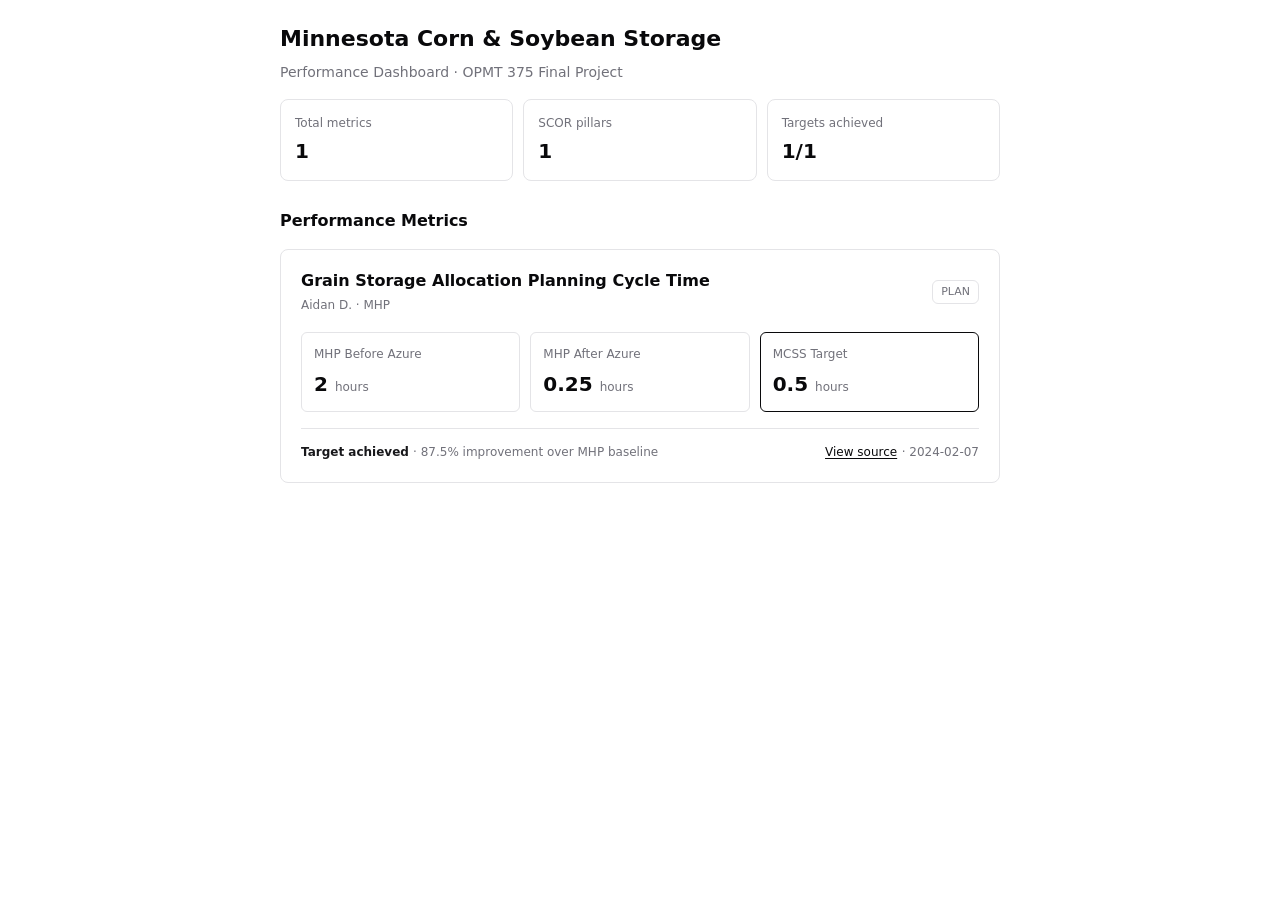
==== dashboard/index.html @ 071cd665 "Add dashboard which supports plan pillar" ====
<!doctype html>
<html lang="en">
  <head>
    <meta charset="utf-8" />
    <meta name="viewport" content="width=device-width, initial-scale=1" />
    <title>MCSS Performance Dashboard</title>

    <style>
      :root {
        --fg: #09090b;
        --muted: #71717a;
        --line: #e4e4e7;
        --bg: #fff;
        --bad: #dc2626;
        --good: #18181b;
      }

      * {
        box-sizing: border-box;
      }

      body {
        font:
          14px/1.5 system-ui,
          sans-serif;
        color: var(--fg);
        background: var(--bg);
        margin: 0;
        padding: 24px;
      }

      main {
        max-width: 720px;
        margin: 0 auto;
      }

      h1 {
        font-size: 22px;
        line-height: 1.35;
        margin: 0 0 8px;
      }

      h2 {
        font-size: 16px;
        margin: 0;
      }

      p {
        margin: 0;
        color: var(--muted);
      }

      .summary {
        display: grid;
        grid-template-columns: repeat(3, 1fr);
        gap: 10px;
        margin-top: 16px;
      }

      .card {
        border: 1px solid var(--line);
        border-radius: 8px;
        padding: 20px;
        margin-top: 16px;
      }

      .summary .card {
        margin-top: 0;
        padding: 14px;
      }

      .summary-label {
        font-size: 12px;
        color: var(--muted);
      }

      .summary-value {
        font-size: 20px;
        font-weight: 600;
        margin-top: 4px;
      }

      .section-title {
        margin-top: 28px;
      }

      .metric-title {
        font-size: 16px;
        font-weight: 600;
        line-height: 1.4;
      }

      .metric-meta {
        font-size: 12px;
        color: var(--muted);
        margin-top: 4px;
      }

      .row {
        display: flex;
        justify-content: space-between;
        align-items: center;
        gap: 12px;
        margin-bottom: 8px;
      }

      .pillar {
        flex-shrink: 0;
        border: 1px solid var(--line);
        border-radius: 6px;
        padding: 3px 8px;
        font-size: 11px;
        color: var(--muted);
      }

      .values {
        display: grid;
        grid-template-columns: repeat(3, 1fr);
        gap: 10px;
        margin-top: 18px;
      }

      .value {
        min-width: 0;
        border: 1px solid var(--line);
        border-radius: 6px;
        padding: 12px;
      }

      .value.target {
        border-color: var(--fg);
      }

      .value-label {
        font-size: 12px;
        color: var(--muted);
        margin-bottom: 6px;
      }

      .value-number {
        font-size: 20px;
        font-weight: 600;
        overflow-wrap: anywhere;
      }

      .value-unit {
        font-size: 12px;
        color: var(--muted);
        font-weight: 400;
      }

      .metric-footer {
        display: flex;
        justify-content: space-between;
        align-items: center;
        flex-wrap: wrap;
        gap: 8px;
        margin-top: 16px;
        padding-top: 12px;
        border-top: 1px solid var(--line);
      }

      .status {
        font-size: 12px;
        color: var(--muted);
      }

      .status.achieved {
        color: var(--good);
        font-weight: 600;
      }

      .status.not-achieved {
        color: var(--bad);
        font-weight: 600;
      }

      .source-link {
        color: var(--fg);
        font-size: 12px;
        text-decoration: underline;
        text-underline-offset: 2px;
      }

      .source-date {
        color: var(--muted);
        font-size: 12px;
      }

      .message {
        color: var(--muted);
        font-size: 13px;
      }

      .warning {
        color: var(--bad);
        margin-top: 8px;
      }

      @media (max-width: 480px) {
        body {
          padding: 16px;
        }

        .summary {
          grid-template-columns: 1fr;
        }

        .card {
          padding: 16px;
        }

        .values {
          gap: 6px;
        }

        .value {
          padding: 9px;
        }

        .value-number {
          font-size: 17px;
        }
      }
    </style>
  </head>

  <body>
    <main>
      <h1>Minnesota Corn & Soybean Storage</h1>
      <p>Performance Dashboard · OPMT 375 Final Project</p>

      <div class="summary">
        <div class="card">
          <div class="summary-label">Total metrics</div>
          <div class="summary-value" id="metric-count">—</div>
        </div>

        <div class="card">
          <div class="summary-label">SCOR pillars</div>
          <div class="summary-value" id="pillar-count">—</div>
        </div>

        <div class="card">
          <div class="summary-label">Targets achieved</div>
          <div class="summary-value" id="targets-achieved">—</div>
        </div>
      </div>

      <h2 class="section-title">Performance Metrics</h2>

      <div id="metrics">
        <div class="card message">Loading dashboard data...</div>
      </div>
    </main>

    <script>
      const CSV_PATH = "./metrics.csv";

      function parseCSV(text) {
        const rows = [];
        let row = [];
        let field = "";
        let insideQuotes = false;

        for (let i = 0; i < text.length; i++) {
          const char = text[i];
          const next = text[i + 1];

          if (char === '"' && insideQuotes && next === '"') {
            field += '"';
            i++;
          } else if (char === '"') {
            insideQuotes = !insideQuotes;
          } else if (char === "," && !insideQuotes) {
            row.push(field.trim());
            field = "";
          } else if ((char === "\n" || char === "\r") && !insideQuotes) {
            if (char === "\r" && next === "\n") i++;

            row.push(field.trim());

            if (row.some((cell) => cell !== "")) {
              rows.push(row);
            }

            row = [];
            field = "";
          } else {
            field += char;
          }
        }

        row.push(field.trim());

        if (row.some((cell) => cell !== "")) {
          rows.push(row);
        }

        if (rows.length < 2) return [];

        const headers = rows[0].map((header) =>
          header.replace(/^\uFEFF/, "").trim(),
        );

        return rows.slice(1).map((values) => {
          const record = {};

          headers.forEach((header, index) => {
            record[header] = values[index] ?? "";
          });

          return record;
        });
      }

      function escapeHTML(value) {
        return String(value ?? "").replace(
          /[&<>"']/g,
          (char) =>
            ({
              "&": "&amp;",
              "<": "&lt;",
              ">": "&gt;",
              '"': "&quot;",
              "'": "&#39;",
            })[char],
        );
      }

      function isValidNumber(value) {
        return value !== "" && Number.isFinite(Number(value));
      }

      function formatNumber(value) {
        if (!isValidNumber(value)) {
          return escapeHTML(value || "—");
        }

        const number = Number(value);

        return Number.isInteger(number)
          ? number.toLocaleString()
          : number.toLocaleString(undefined, {
              maximumFractionDigits: 2,
            });
      }

      // PLAN metric display
      function renderPLAN(metric) {
        const status = getStatus(metric);
        const improvement = getImprovement(metric);
        const unit = escapeHTML(metric.unit || "");
        const sourceURL = metric.source_url || "";

        const sourceLink = /^https?:\/\//i.test(sourceURL)
          ? `<a class="source-link"
               href="${escapeHTML(sourceURL)}"
               target="_blank"
               rel="noopener noreferrer">View source</a>`
          : `<span class="source-date">Source not provided</span>`;

        return `
          <div class="card">
            <div class="row">
              <div>
                <div class="metric-title">
                  ${escapeHTML(metric.metric || "Untitled metric")}
                </div>
                <div class="metric-meta">
                  ${escapeHTML(metric.owner || "")}
                  ${
                    metric.real_company
                      ? " · " + escapeHTML(metric.real_company)
                      : ""
                  }
                </div>
              </div>

              <span class="pillar">PLAN</span>
            </div>

            <div class="values">
              <div class="value">
                <div class="value-label">MHP Before Azure</div>
                <div class="value-number">
                  ${formatNumber(metric.incumbent_value)}
                  <span class="value-unit">${unit}</span>
                </div>
              </div>

              <div class="value">
                <div class="value-label">MHP After Azure</div>
                <div class="value-number">
                  ${formatNumber(metric.our_value)}
                  <span class="value-unit">${unit}</span>
                </div>
              </div>

              <div class="value target">
                <div class="value-label">MCSS Target</div>
                <div class="value-number">
                  ${formatNumber(metric.target)}
                  <span class="value-unit">${unit}</span>
                </div>
              </div>
            </div>

            <div class="metric-footer">
              <div>
                <span class="status ${status.className}">
                  ${status.label}
                </span>

                ${
                  improvement !== null
                    ? `<span class="status">
                        · ${improvement.toFixed(1)}% improvement over MHP baseline
                      </span>`
                    : ""
                }
              </div>

              <div>
                ${sourceLink}
                ${
                  metric.as_of
                    ? `<span class="source-date">
                        · ${escapeHTML(metric.as_of)}
                      </span>`
                    : ""
                }
              </div>
            </div>
          </div>
        `;
      }

      // Add additional pillar-specific functions as teammates complete them
      function renderMetric(metric) {
        const pillar = (metric.pillar || "").trim().toUpperCase();

        if (pillar === "PLAN") {
          return renderPLAN(metric);
        } else if (pillar === "SOURCE") {
          // return renderSOURCE(metric);
        } else if (pillar === "MAKE") {
          // return renderMAKE(metric);
        } else if (pillar === "DELIVER") {
          // return renderDELIVER(metric);
        } else if (pillar === "RETURN") {
          // return renderRETURN(metric);
        } else {
          return `
            <div class="card">
              <div class="row">
                <strong>
                  ${escapeHTML(metric.metric || "Untitled metric")}
                </strong>
                <span class="pillar">
                  ${escapeHTML(pillar || "OTHER")}
                </span>
              </div>
              <p class="message">
                A display for this pillar has not been added yet.
              </p>
            </div>
          `;
        }
      }

      function getStatus(metric) {
        if (!isValidNumber(metric.our_value) || !isValidNumber(metric.target)) {
          return {
            className: "",
            label: "Status unavailable",
          };
        }

        const lowerIsBetter = /time|cycle|cost|error|defect|delay|waste/i.test(
          metric.metric || "",
        );

        const achieved = lowerIsBetter
          ? Number(metric.our_value) <= Number(metric.target)
          : Number(metric.our_value) >= Number(metric.target);

        return achieved
          ? {
              className: "achieved",
              label: "Target achieved",
            }
          : {
              className: "not-achieved",
              label: "Target not achieved",
            };
      }

      function getImprovement(metric) {
        if (
          !isValidNumber(metric.incumbent_value) ||
          !isValidNumber(metric.our_value)
        ) {
          return null;
        }

        const baseline = Number(metric.incumbent_value);
        const current = Number(metric.our_value);

        if (baseline === 0) return null;

        const lowerIsBetter = /time|cycle|cost|error|defect|delay|waste/i.test(
          metric.metric || "",
        );

        const result = lowerIsBetter
          ? ((baseline - current) / Math.abs(baseline)) * 100
          : ((current - baseline) / Math.abs(baseline)) * 100;

        return Number.isFinite(result) ? result : null;
      }

      async function loadDashboard() {
        const container = document.getElementById("metrics");

        try {
          // ME: Loads all team members performance metrics from the shared CSV file
          const response = await fetch(CSV_PATH, {
            cache: "no-store",
          });

          if (!response.ok) {
            throw new Error(`Could not load metrics.csv (${response.status})`);
          }

          const csvText = await response.text();
          const metrics = parseCSV(csvText);

          const validMetrics = metrics.filter(
            (metric) => metric.metric && metric.pillar,
          );

          const pillars = new Set(
            validMetrics.map((metric) => metric.pillar.trim().toUpperCase()),
          );

          const achievedCount = validMetrics.filter(
            (metric) => getStatus(metric).className === "achieved",
          ).length;

          document.getElementById("metric-count").textContent =
            validMetrics.length;

          document.getElementById("pillar-count").textContent = pillars.size;

          document.getElementById("targets-achieved").textContent =
            `${achievedCount}/${validMetrics.length}`;

          if (validMetrics.length === 0) {
            container.innerHTML = `
              <div class="card message">
                No valid metrics found in metrics.csv.
              </div>
            `;
            return;
          }

          // Every CSV row is rendered according to its SCOR pillar
          container.innerHTML = validMetrics.map(renderMetric).join("");
        } catch (error) {
          console.error("Dashboard loading error:", error);

          container.innerHTML = `
            <div class="card warning">
              Unable to load dashboard data. Confirm that metrics.csv
              is in the same folder as this page.
            </div>
          `;
        }
      }

      loadDashboard();
    </script>
  </body>
</html>
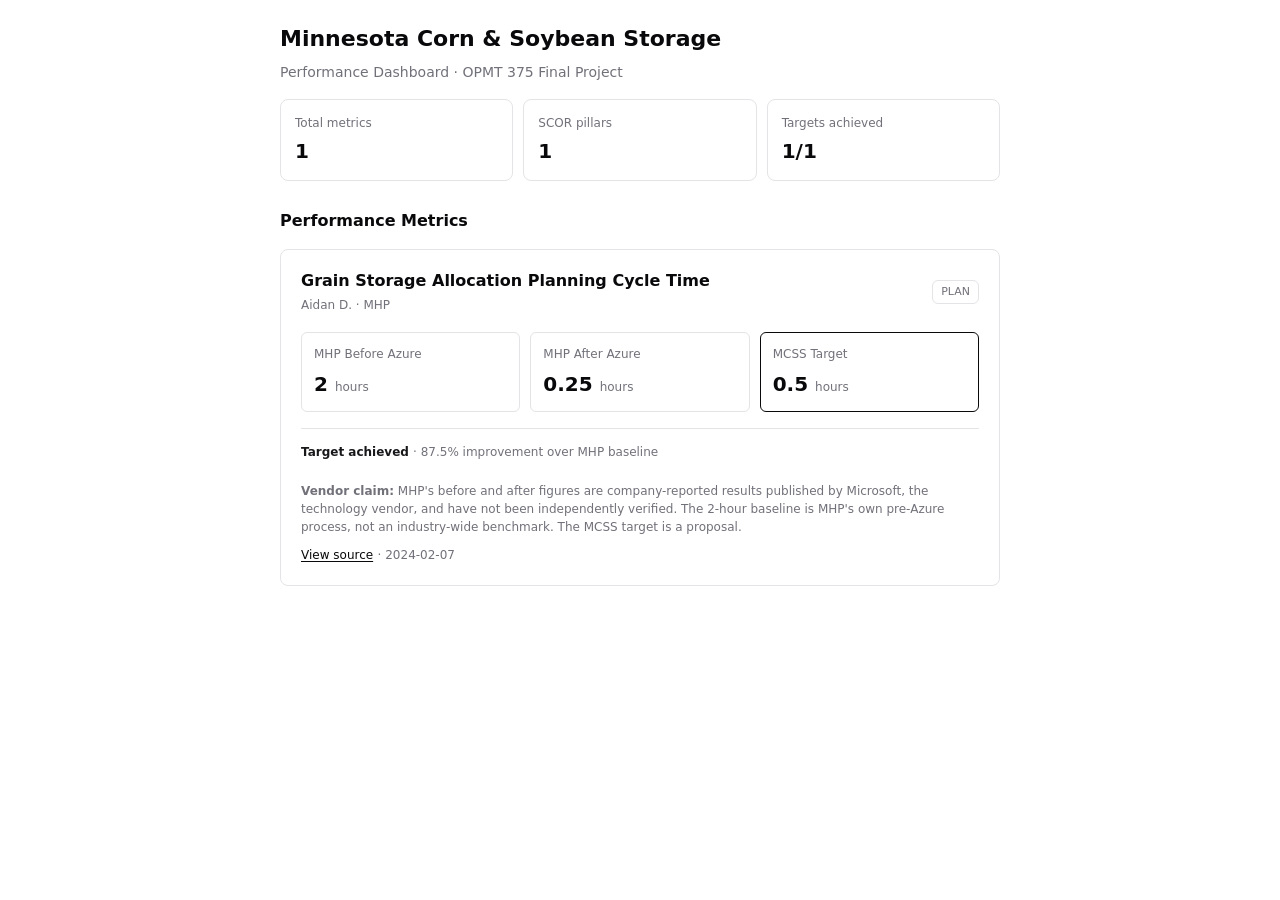
==== commit 3888a2b1: "Add vendor claim note on site and not just markdown file I made for rationale" ====
--- a/dashboard/index.html
+++ b/dashboard/index.html
@@ -180,6 +180,12 @@
         font-size: 12px;
         text-decoration: underline;
         text-underline-offset: 2px;
+      }
+
+      .vendor-note {
+        margin-top: 12px;
+        font-size: 12px;
+        color: var(--muted);
       }
 
       .source-date {
@@ -420,6 +426,14 @@
                     : ""
                 }
               </div>
+
+              <p class="vendor-note">
+                <strong>Vendor claim:</strong> MHP's before and after figures
+                are company-reported results published by Microsoft, the
+                technology vendor, and have not been independently verified.
+                The 2-hour baseline is MHP's own pre-Azure process, not an
+                industry-wide benchmark. The MCSS target is a proposal.
+              </p>
 
               <div>
                 ${sourceLink}
